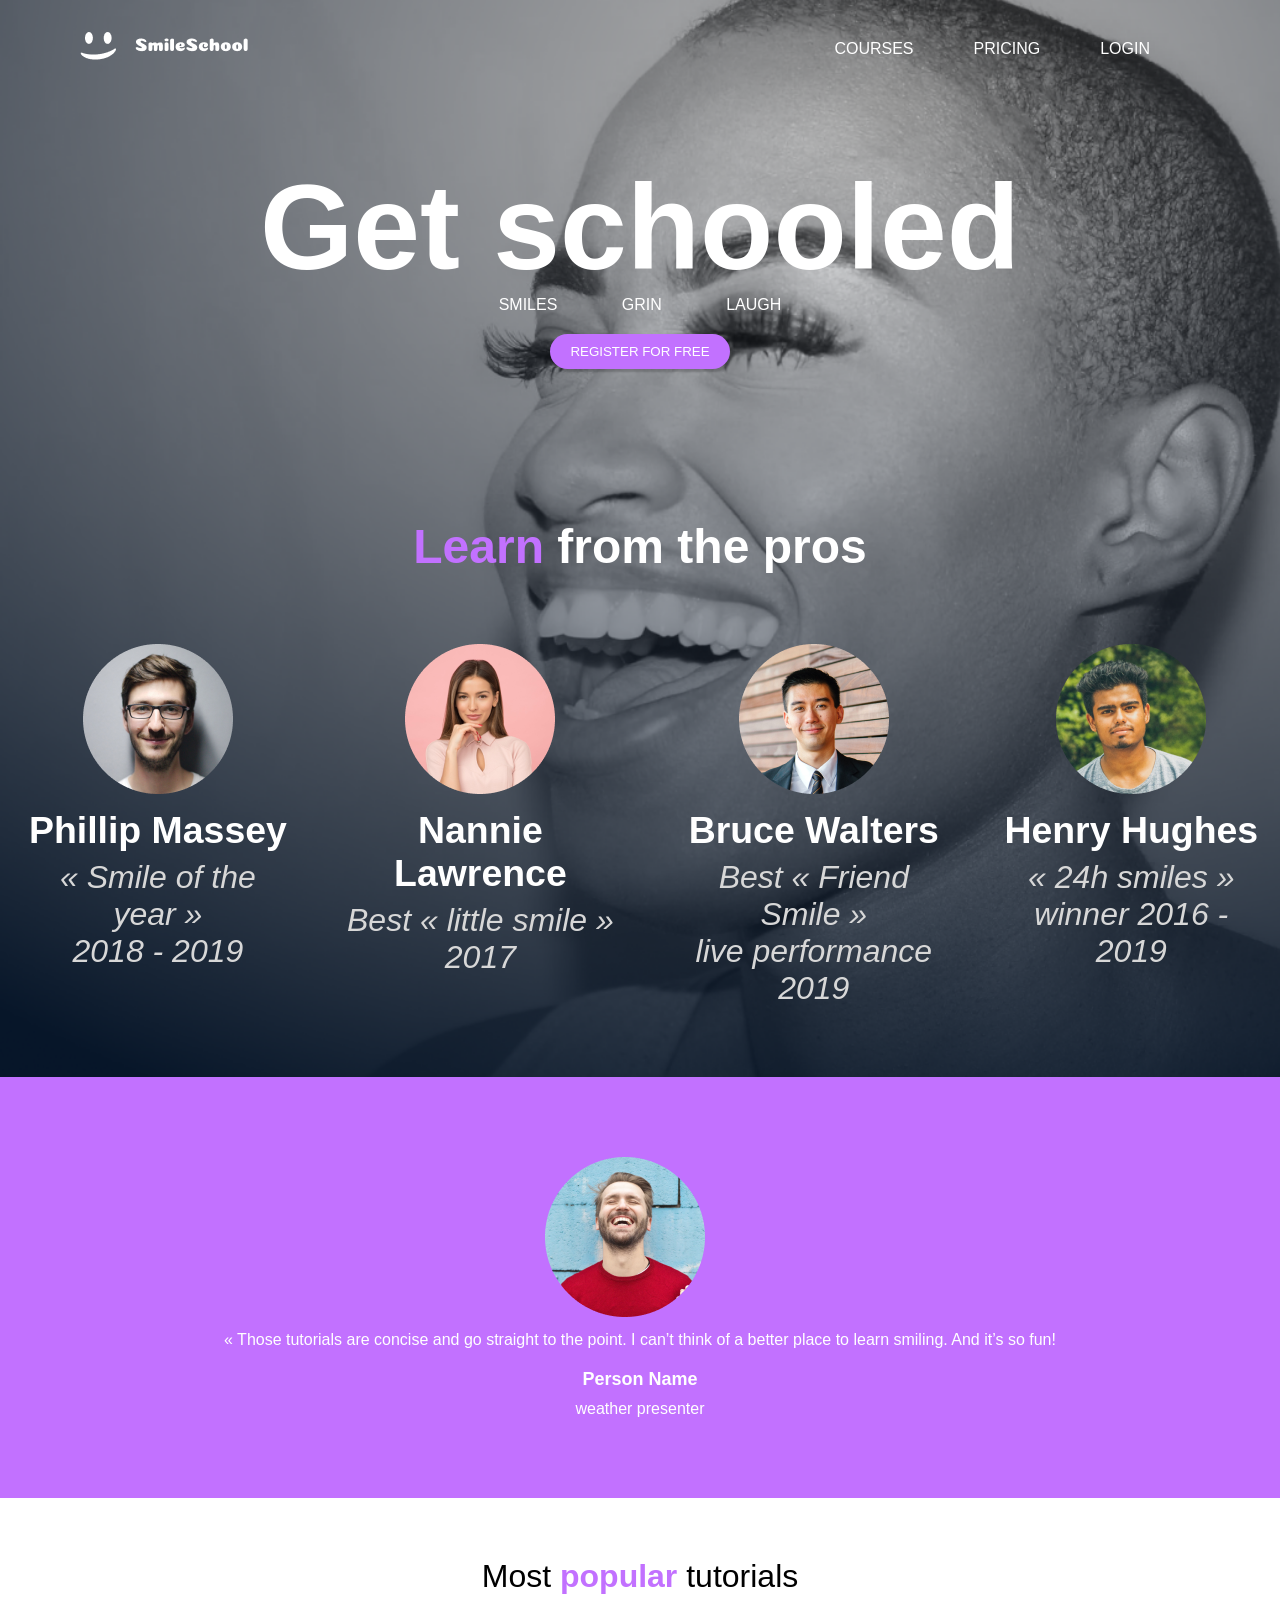
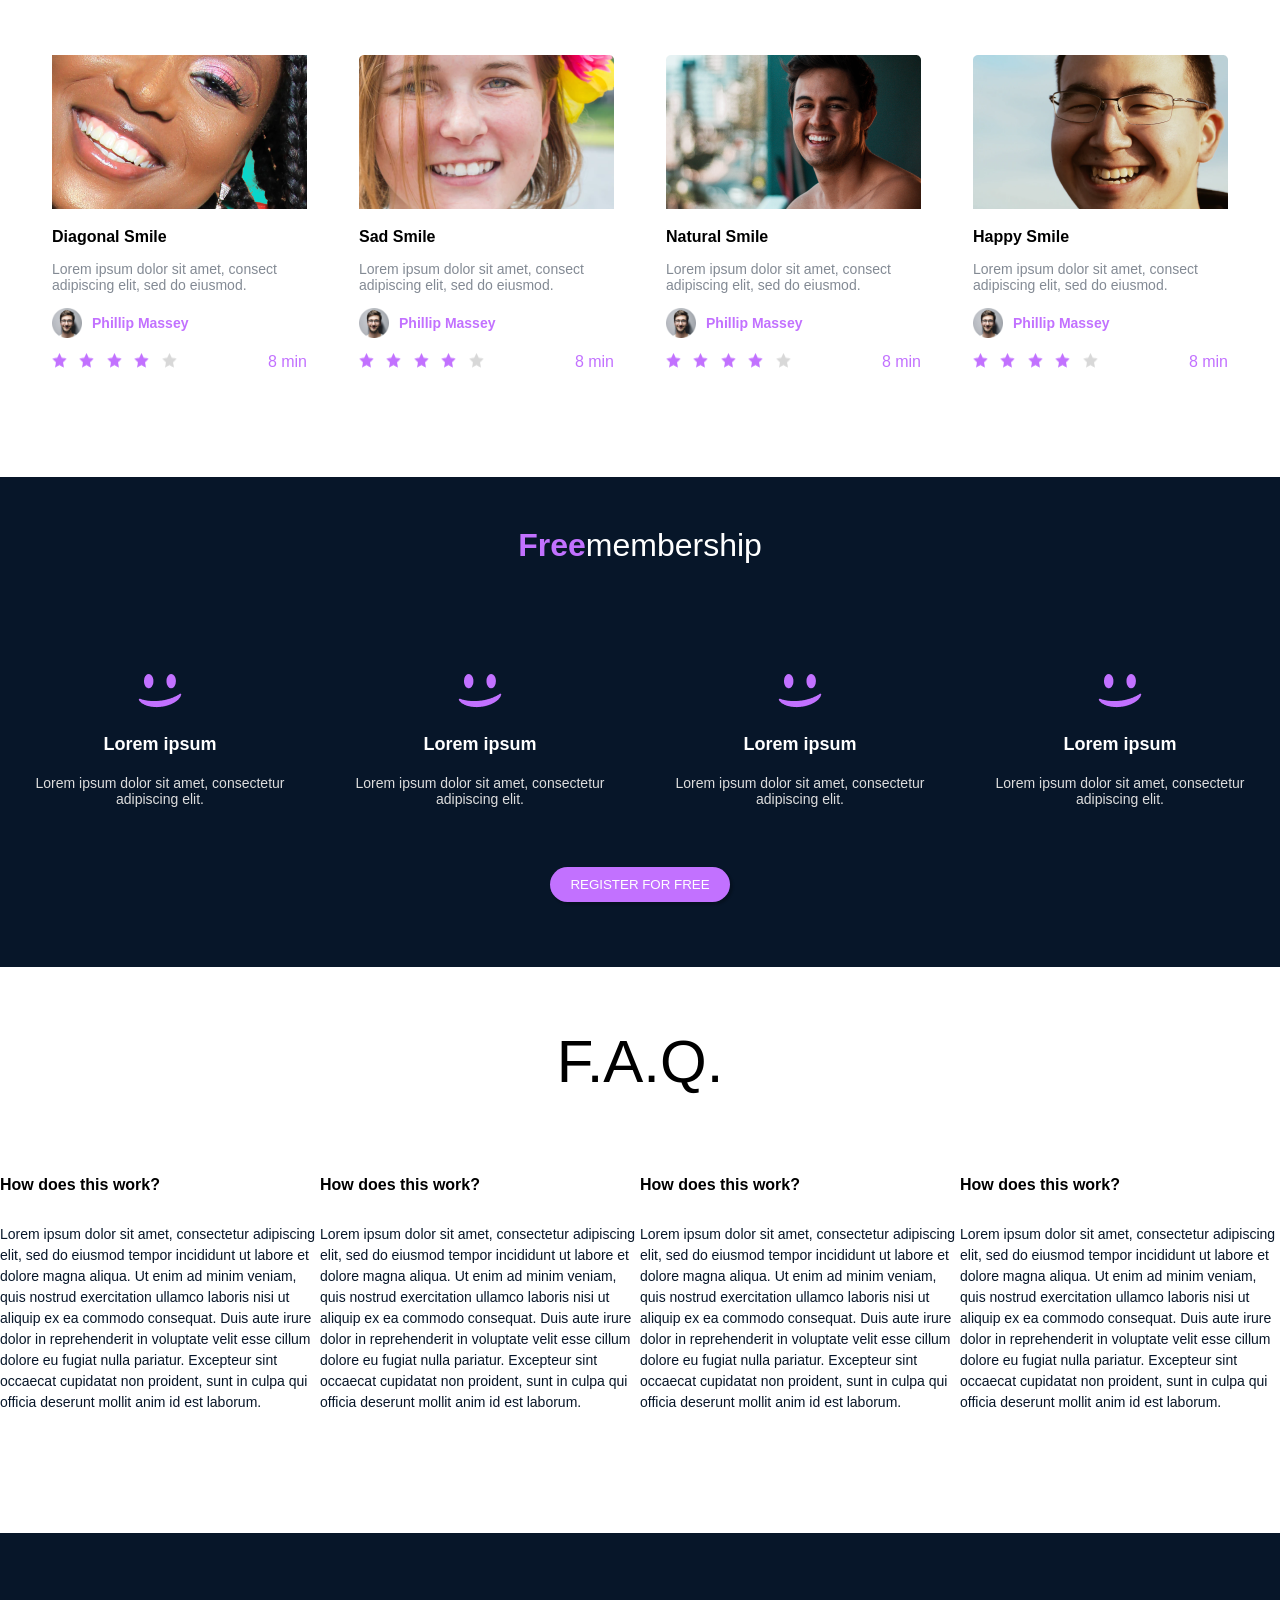
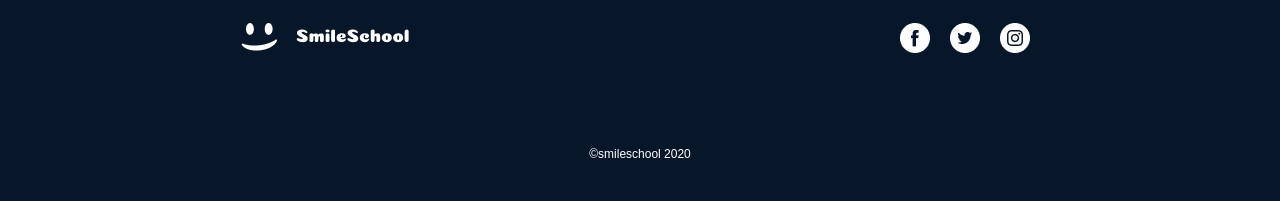
==== css_advanced/index.html @ 839b50ea "adding css style+ image for html created before and moved to this dir" ====
<!DOCTYPE html>
<html lang="en">
    <head>
        <meta charset="UTF-8" />
        <meta name="viewport" content="width=device-width, initial-scale=1.0" />
        <title>Document</title>
        <link rel="stylesheet" href="styles.css" />
    </head>
    <body>
        <header>
            <div>
                <a href="#"><img src="./images/logo.png" alt="" /></a>
                <div>
                    <a href="#">Courses</a>
                    <a href="#">Pricing</a>
                    <a href="#">Login</a>
                </div>
            </div>
        </header>

        <main>
            <section>
                <!-- Class "intro-section" for the first main section -->
                <div class="intro-section">
                    <h1>Get schooled</h1>
                    <p class="sub-title">Smiles Grin Laugh</p>
                    <button>Register for free</button>
                </div>
            
                <!-- Class "learning-section" for the second main section -->
                <div class="learning-section">
                    <h2><span>Learn</span> from the pros</h2>
                
            
                    <!-- Class "profile-container" for the container holding profiles -->
                    <div class="profile-container">
                        
                        <div class="profile">
                            <img src="./images/1.png" alt="Phillip Massey" />
                            <h3>Phillip Massey</h3>
                            <p>
                                « Smile of the year » <br />
                                2018 - 2019
                            </p>
                        </div>
            
                        <div class="profile">
                            <img src="./images/2.png" alt="Nannie Lawrence" />
                            <h3>Nannie Lawrence</h3>
                            <p>
                                Best « little smile » <br />
                                2017
                            </p>
                        </div>
            
                        <div class="profile">
                            <img src="./images/3.png" alt="Bruce Walters" />
                            <h3>Bruce Walters</h3>
                            <p>
                                Best « Friend Smile » <br />
                                live performance 2019
                            </p>
                        </div>
            
                        <div class="profile">
                            <img src="./images/4.png" alt="Henry Hughes" />
                            <h3>Henry Hughes</h3>
                            <p>
                                « 24h smiles » <br />
                                winner 2016 - 2019
                            </p>
                        </div>
                    </div>
                </div>
            </section>
            

            <section class="testimonial-section">
                <div class="testimonial-container">
                    <img src="./images/5.png" alt="Image" class="testimonial-image" />
                    <div class="testimonial-content">
                        <blockquote>
                            « Those tutorials are concise and go straight to the point. I can’t think of a better place to learn smiling. And it’s so fun!
                        </blockquote>
                        <p class="author">Person Name</p>
                        <p class="role">weather presenter</p>
                    </div>
                </div>
            </section>
            
            <section class="tutorial-section">
                <h1 class="section-title">Most <span class="highlight">popular</span> tutorials</h1>
            
                <div class="video-collection">
                    <!-- Video block -->
                    <div class="video-item">
                        <img src="./images/6.png" alt="Diagonal Smile" class="video-thumbnail" />
                        <h2 class="video-title">Diagonal Smile</h2>
                        <p class="video-description">
                            Lorem ipsum dolor sit amet, consect adipiscing elit, sed do eiusmod.
                        </p>
                        <!-- Block for Author -->
                        <div class="video-author">
                            <img src="./images/1.png" alt="Phillip Massey" class="author-image" />
                            <h3 class="author-name">Phillip Massey</h3>
                        </div>
                        <!-- Block for rating -->
                        <div class="video-rating">
                            <div class="stars">
                                <img src="./images/star.png" alt="Star" />
                                <img src="./images/star.png" alt="Star" />
                                <img src="./images/star.png" alt="Star" />
                                <img src="./images/star.png" alt="Star" />
                                <img src="./images/blank_star.png" alt="Star" />
                            </div>
                            <p class="duration">8 min</p>
                        </div>
                    </div>
            
                    
                    <!-- Video block -->
                    <div class="video-item">
                        <img src="./images/7.png" alt="Sad Smile" class="video-thumbnail" />
                        <h2 class="video-title">Sad Smile</h2>
                        <p class="video-description">
                            Lorem ipsum dolor sit amet, consect adipiscing elit, sed do eiusmod.
                        </p>
                        <!-- Block for Author -->
                        <div class="video-author">
                            <img src="./images/1.png" alt="Phillip Massey" class="author-image" />
                            <h3 class="author-name">Phillip Massey</h3>
                        </div>
                        <!-- Block for rating -->
                        <div class="video-rating">
                            <div class="stars">
                                <img src="./images/star.png" alt="Star" />
                                <img src="./images/star.png" alt="Star" />
                                <img src="./images/star.png" alt="Star" />
                                <img src="./images/star.png" alt="Star" />
                                <img src="./images/blank_star.png" alt="Star" />
                            </div>
                            <p class="duration">8 min</p>
                        </div>
                    </div>
            
                    <!--  video blocks -->
                    <div class="video-item">
                        <img src="./images/8.png" alt="Natural Smile" class="video-thumbnail" />
                        <h2 class="video-title">Natural Smile</h2>
                        <p class="video-description">
                            Lorem ipsum dolor sit amet, consect adipiscing elit, sed do eiusmod.
                        </p>
                        <div class="video-author">
                            <img src="./images/1.png" alt="Phillip Massey" class="author-image" />
                            <h3 class="author-name">Phillip Massey</h3>
                        </div>
                        <div class="video-rating">
                            <div class="stars">
                                <img src="./images/star.png" alt="Star" />
                                <img src="./images/star.png" alt="Star" />
                                <img src="./images/star.png" alt="Star" />
                                <img src="./images/star.png" alt="Star" />
                                <img src="./images/blank_star.png" alt="Star" />
                            </div>
                            <p class="duration">8 min</p>
                        </div>
                    </div>
            
                    <div class="video-item">
                        <img src="./images/9.png" alt="Happy Smile" class="video-thumbnail" />
                        <h2 class="video-title">Happy Smile</h2>
                        <p class="video-description">
                            Lorem ipsum dolor sit amet, consect adipiscing elit, sed do eiusmod.
                        </p>
                        <div class="video-author">
                            <img src="./images/1.png" alt="Phillip Massey" class="author-image" />
                            <h3 class="author-name">Phillip Massey</h3>
                        </div>
                        <div class="video-rating">
                            <div class="stars">
                                <img src="./images/star.png" alt="Star" />
                                <img src="./images/star.png" alt="Star" />
                                <img src="./images/star.png" alt="Star" />
                    <img src="./images/star.png" alt="Star" />
                    <img src="./images/blank_star.png" alt="Star" />
                </div>
                <p class="duration">8 min</p>
            </div>
        </div>
    </div>
</section>
            

            <!-- Membership section -->
<section class="membership-section">
    <h1 class="section-title"> <span class="highlight">Free</span>membership </h1>

    <div class="membership-container">
        <!-- Membership block -->
        <div class="membership-item">
            <img src="./images/smile.png" alt="Smile" class="membership-image" />
            <h2 class="membership-title">Lorem ipsum</h2>
            <p class="membership-description">
                Lorem ipsum dolor sit amet, consectetur adipiscing elit.
            </p>
        </div>

        <!--  membership blocks -->
        <div class="membership-item">
            <img src="./images/smile.png" alt="Smile" class="membership-image" />
            <h2 class="membership-title">Lorem ipsum</h2>
            <p class="membership-description">
                Lorem ipsum dolor sit amet, consectetur adipiscing elit.
            </p>
        </div>

        <div class="membership-item">
            <img src="./images/smile.png" alt="Smile" class="membership-image" />
            <h2 class="membership-title">Lorem ipsum</h2>
            <p class="membership-description">
                Lorem ipsum dolor sit amet, consectetur adipiscing elit.
            </p>
        </div>

        <div class="membership-item">
            <img src="./images/smile.png" alt="Smile" class="membership-image" />
            <h2 class="membership-title">Lorem ipsum</h2>
            <p class="membership-description">
                Lorem ipsum dolor sit amet, consectetur adipiscing elit.
            </p>
        </div>
    </div>

    <button class="register-button">REGISTER FOR FREE</button>
</section>

            <!-- FAQ Section -->
<section class="faq-section">
    <h1 class="faq-title">F.A.Q.</h1>

    <div class="faq-content">
        <!-- Row block -->
        <div class="faq-row">
            <!-- item block -->
            <div class="faq-item">
                <h2>How does this work?</h2>
                <p>
                    Lorem ipsum dolor sit amet, consectetur adipiscing elit, sed do eiusmod tempor
                    incididunt ut labore et dolore magna aliqua. Ut enim ad minim veniam, quis nostrud exercitation
                    ullamco laboris nisi ut aliquip ex ea commodo consequat. Duis aute irure dolor in
                    reprehenderit in voluptate velit esse cillum dolore eu fugiat nulla pariatur. Excepteur sint
                    occaecat cupidatat non proident, sunt in culpa qui officia deserunt mollit anim id est laborum.
                </p>
            </div>

            <!-- item block -->
            <div class="faq-item">
                <h2>How does this work?</h2>
                <p>
                    Lorem ipsum dolor sit amet, consectetur adipiscing elit, sed do eiusmod tempor
                    incididunt ut labore et dolore magna aliqua. Ut enim ad minim veniam, quis nostrud exercitation
                    ullamco laboris nisi ut aliquip ex ea commodo consequat. Duis aute irure dolor in
                    reprehenderit in voluptate velit esse cillum dolore eu fugiat nulla pariatur. Excepteur sint
                    occaecat cupidatat non proident, sunt in culpa qui officia deserunt mollit anim id est laborum.
                </p>
            </div>
        </div>

        <!-- Row block -->
        <div class="faq-row">
            <!-- item block -->
            <div class="faq-item">
                <h2>How does this work?</h2>
                <p>
                    Lorem ipsum dolor sit amet, consectetur adipiscing elit, sed do eiusmod tempor
                    incididunt ut labore et dolore magna aliqua. Ut enim ad minim veniam, quis nostrud exercitation
                    ullamco laboris nisi ut aliquip ex ea commodo consequat. Duis aute irure dolor in
                    reprehenderit in voluptate velit esse cillum dolore eu fugiat nulla pariatur. Excepteur sint
                    occaecat cupidatat non proident, sunt in culpa qui officia deserunt mollit anim id est laborum.
                </p>
            </div>

            <!-- item block -->
            <div class="faq-item">
                <h2>How does this work?</h2>
                <p>
                    Lorem ipsum dolor sit amet, consectetur adipiscing elit, sed do eiusmod tempor
                    incididunt ut labore et dolore magna aliqua. Ut enim ad minim veniam, quis nostrud exercitation
                    ullamco laboris nisi ut aliquip ex ea commodo consequat. Duis aute irure dolor in
                    reprehenderit in voluptate velit esse cillum dolore eu fugiat nulla pariatur. Excepteur sint
                    occaecat cupidatat non proident, sunt in culpa qui officia deserunt mollit anim id est laborum.
                </p>
            </div>
        </div>
    </div>
</section>

        </main>
        <footer class="site-footer">
            <div class="footer-content">
                <!-- Row block for logo and social media icons -->
                <div class="footer-row">
                    <!-- Logo block -->
                    <div class="footer-logo">
                        <img src="./images/logo.png" alt="Logo" />
                    </div>
        
                    <!-- Social media block -->
                    <div class="social-media-links">
                        <a href="#"><img src="./images/Facebook_White.png" alt="Facebook Logo" /></a>
                        <a href="#"><img src="./images/Twitter_White.png" alt="Twitter Logo" /></a>
                        <a href="#"><img src="./images/Instagram_White.png" alt="Instagram Logo" /></a>
                    </div>
                </div>
                <p class="copyright">©smileschool 2020</p>
            </div>
        </footer>
---- css_advanced/styles.css ----
/* DEPART sans marge*/
*{
    padding: 0;
    margin: 0;
    text-decoration: none;
    font-family: "Open Sans", sans-serif;
}

/* Global */
body {
    background-image: url("./images/background.png");
    background-repeat: no-repeat;
    background-position: start top;
    background-size: cover;
    max-height: 150vh;
}  

/* Header */
header {
    text-transform: uppercase;
}

header div {
    color: white;
    display: flex;
    justify-content: space-between;
    align-items: center;
    padding: 20px 50px;
}

header div a {
    color: white;
    margin: 0 30px;
}

/* General Styles for the Section */
section {
    text-align: center;
}

/* Styles for the Intro Section */
.intro-section {
    margin: 60px 0;
   
}

.intro-section h1 {
    font-size: 120px;
    color: white;
}

.sub-title {
    text-transform: uppercase;
    color: white;
    word-spacing: 60px;
}

button {
    background-color: #c271ff;
    color: white;
    padding: 10px 20px;
    margin: 20px;
    border: 0;
    border-radius: 20px;
    text-transform: uppercase;
    box-shadow: 2px 2px 2px 1px rgba(0, 0, 0, 0.2);
}

/* Styles for the Learning Section */
/* Specific Styles for the 'Learning Section' */
.learning-section {
    padding-top: 70px;
    font-size: 32px;
    color: #fff;
}

/* Target the 'span' h2' */
.learning-section span {
    color: #c271ff;  
}


/* Flex container for profiles */
.profile-container {
    display: flex;
    justify-content: space-around;
    margin: 50px 0;
}

/* Style for individual profile blocks */
.profile {
    margin: 20px;
    display: block;
}

.profile h3 {
    font-weight: bold;
    color: white;
    margin: 0.45rem 0;
}

.profile p {
    color: rgb(215, 215, 215);
    font-style: italic;
}



/* Second section */
/* Styles for the Testimonial Section */
.testimonial-section {
    background-color: #c271ff;
    display: flex;
    justify-content: space-evenly;
    align-items: center;
    padding: 80px 0;
}

.testimonial-container {
    color: white;
}

.testimonial-image {
    width: 160px;
    /* float: left; */
    margin-right: 30px;
}

.testimonial-content blockquote {
    margin-top: 10px;
}

.author {
    font-weight: bold;
    font-size: large;
    margin: 20px 0 10px 0;
}


/* Styles for the Tutorial Section */
.tutorial-section {
    text-align: center;
    padding-bottom: 30px;
}

.section-title {
    font-size: 32px;
    font-weight: 300;
    margin: 60px 0;
}

.section-title .highlight {
    font-weight: bold;
    color: #c271ff;
}

.video-collection {
    display: flex;
    justify-content: space-evenly;
    text-align: left;
}

.video-item {
    max-width: 255px;
}

.video-title {
    font-size: 16px;
    margin: 15px 0;
}

.video-description {
    color: #07162980;  /* Semi-transparent black */
    font-size: 14px;
    margin-bottom: 15px;
}

.video-author {
    display: flex;
    align-items: center;
}

.video-author .author-image {
    width: 30px;
}

.video-author .author-name {
    font-size: 14px;
    margin-left: 10px;
    color: #c271ff;
}

.video-rating {
    display: flex;
    margin: 15px 0;
    justify-content: space-between;
}

.video-rating .stars img {
    width: 15px;
    height: 15px;
    margin-right: 8px;
}

.video-rating .duration {
    color: #c271ff;
}


/* Styles for the Membership Section */
.membership-section {
    text-align: center;
    background-color: #071629;
    color: white;
    padding-bottom: 15px;
}

.membership-section .section-title {
    padding: 50px 0;
    font-weight: 300;
}

.membership-section .section-title .highlight {
    font-weight: bold;
    color: #c271ff;
}

.membership-section .membership-container {
    display: flex;
    justify-content: space-around;
}

.membership-section .membership-item {
    display: block;
    max-width: 257px;
}

.membership-section .membership-item .membership-image {
    text-align: center;
    margin: 0 auto; /* Centers the image in the membership item */
}

.membership-section .membership-item .membership-title {
    margin: 20px 0;
    font-size: 18px;
}

.membership-section .membership-item .membership-description {
    font-size: 14px;
    font-weight: 300;
    color: rgb(221, 221, 221);
}

.membership-section .register-button {
    margin: 60px auto 50px; /* Centers top and bottom margin */
    display: block; /*  button is a block-level element  */

}

/* Styles for the FAQ Section sec 5*/
.faq-section {
    margin: 0 0 60px 0;
    text-align: center;
}

.faq-title {
    font-size: 60px;
    font-weight: 300;
    margin: 60px 0;
}

.faq-content {
    display: flex;
    justify-content: space-around;
}

.faq-row {
    display: flex;
    justify-content: space-around;
}

.faq-item {
    text-align: left;
    max-width: 350px;
    margin-bottom: 60px;
}

.faq-item h2 {
    margin: 20px 0 30px 0;
    font-size: 16px;
    font-weight: 700;
}

.faq-item p {
    font-size: 14px;
    font-weight: 400;
    color: #071629;
    line-height: 1.5;
}


/* Footer */
/* Styles for the site footer */
.site-footer {
    background-color: #071629;  
    color: white;               
    text-align: center;        
}

/* Styles for the footer content that includes logo and social media links */
.footer-row {
    display: flex;
    justify-content: space-around; 
    padding: 90px 0;               
    text-align: center;            
}

/* Specific styles for the social media links section */
.social-media-links {
    display: flex;  /* Display links in a row */
}

/* Styling individual social media links */
.social-media-links a {
    margin: 0 10px;  /* Space between links */
}

/* Styles for the copyright text at the bottom */
.footer-content p {
    text-align: center;           
    color: white;                 
    font-size: 12px;              
    font-weight: 400;             
    padding-bottom: 40px;         
}
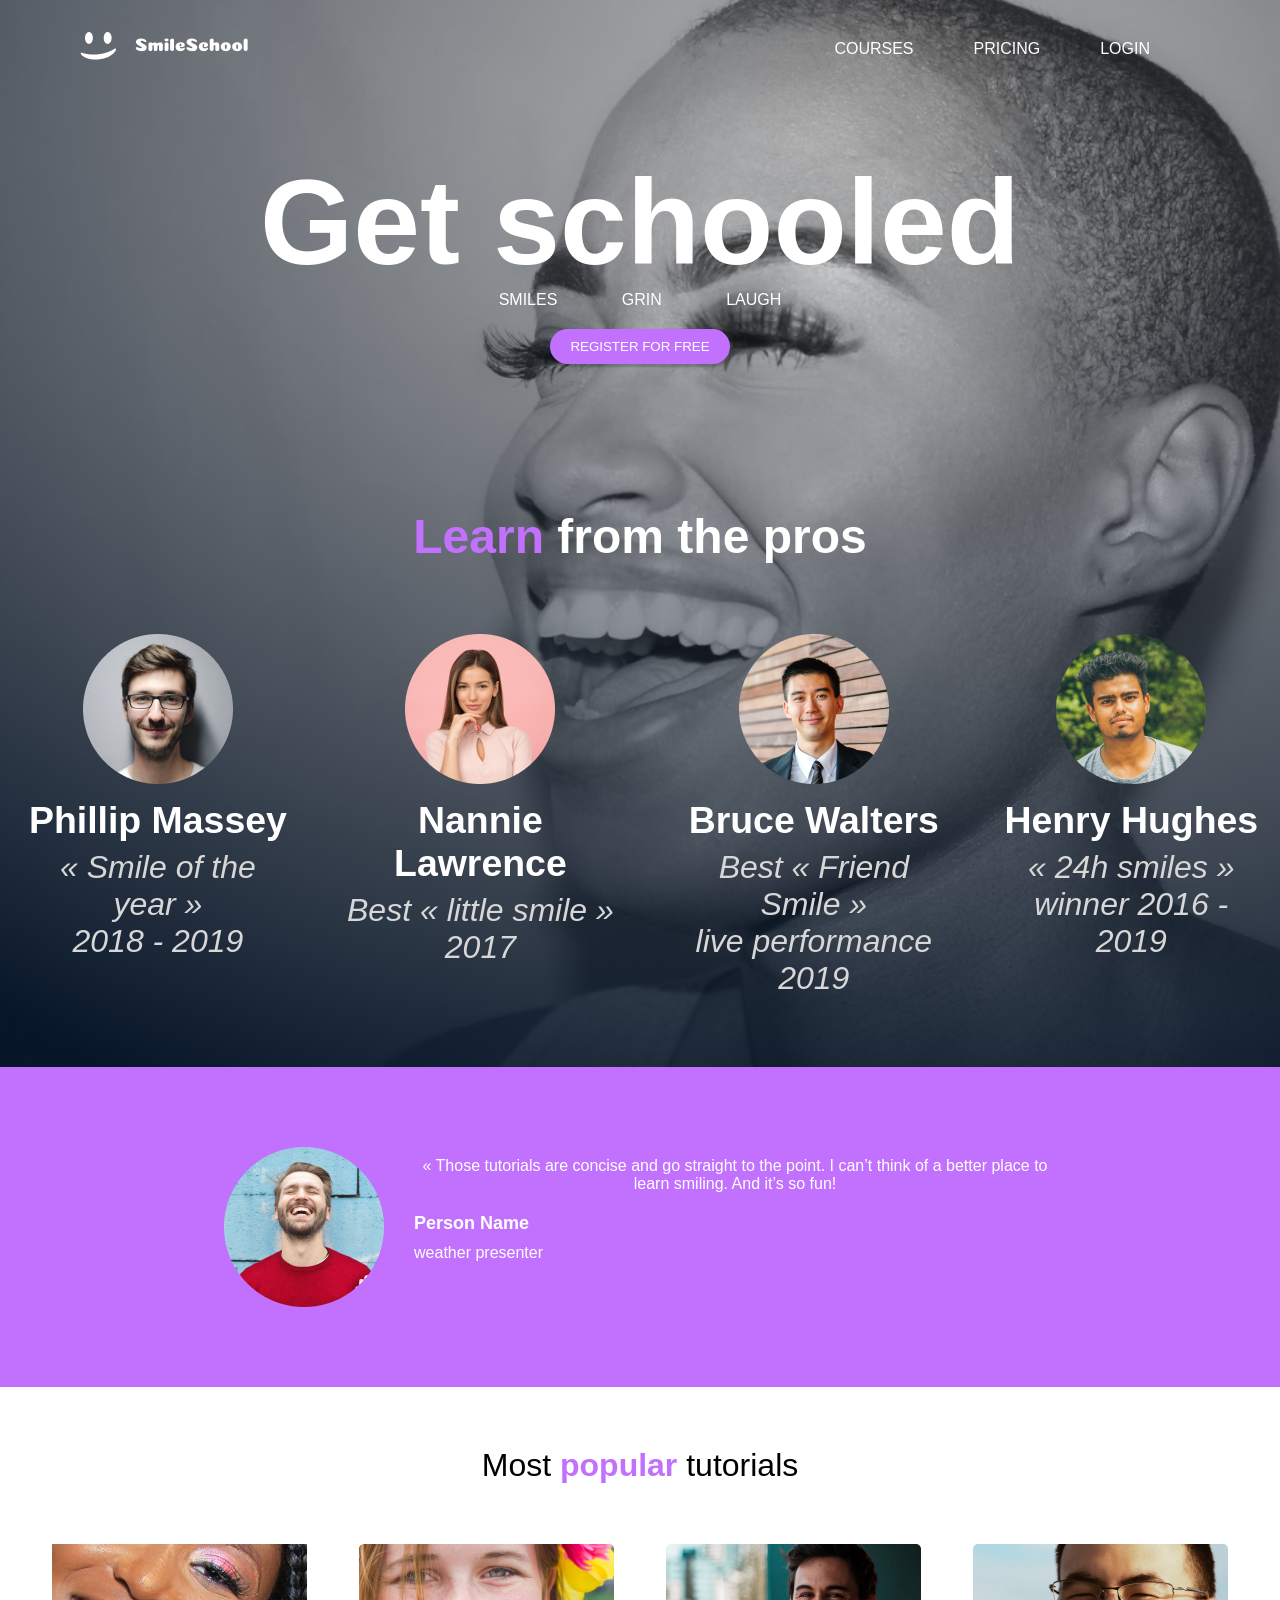
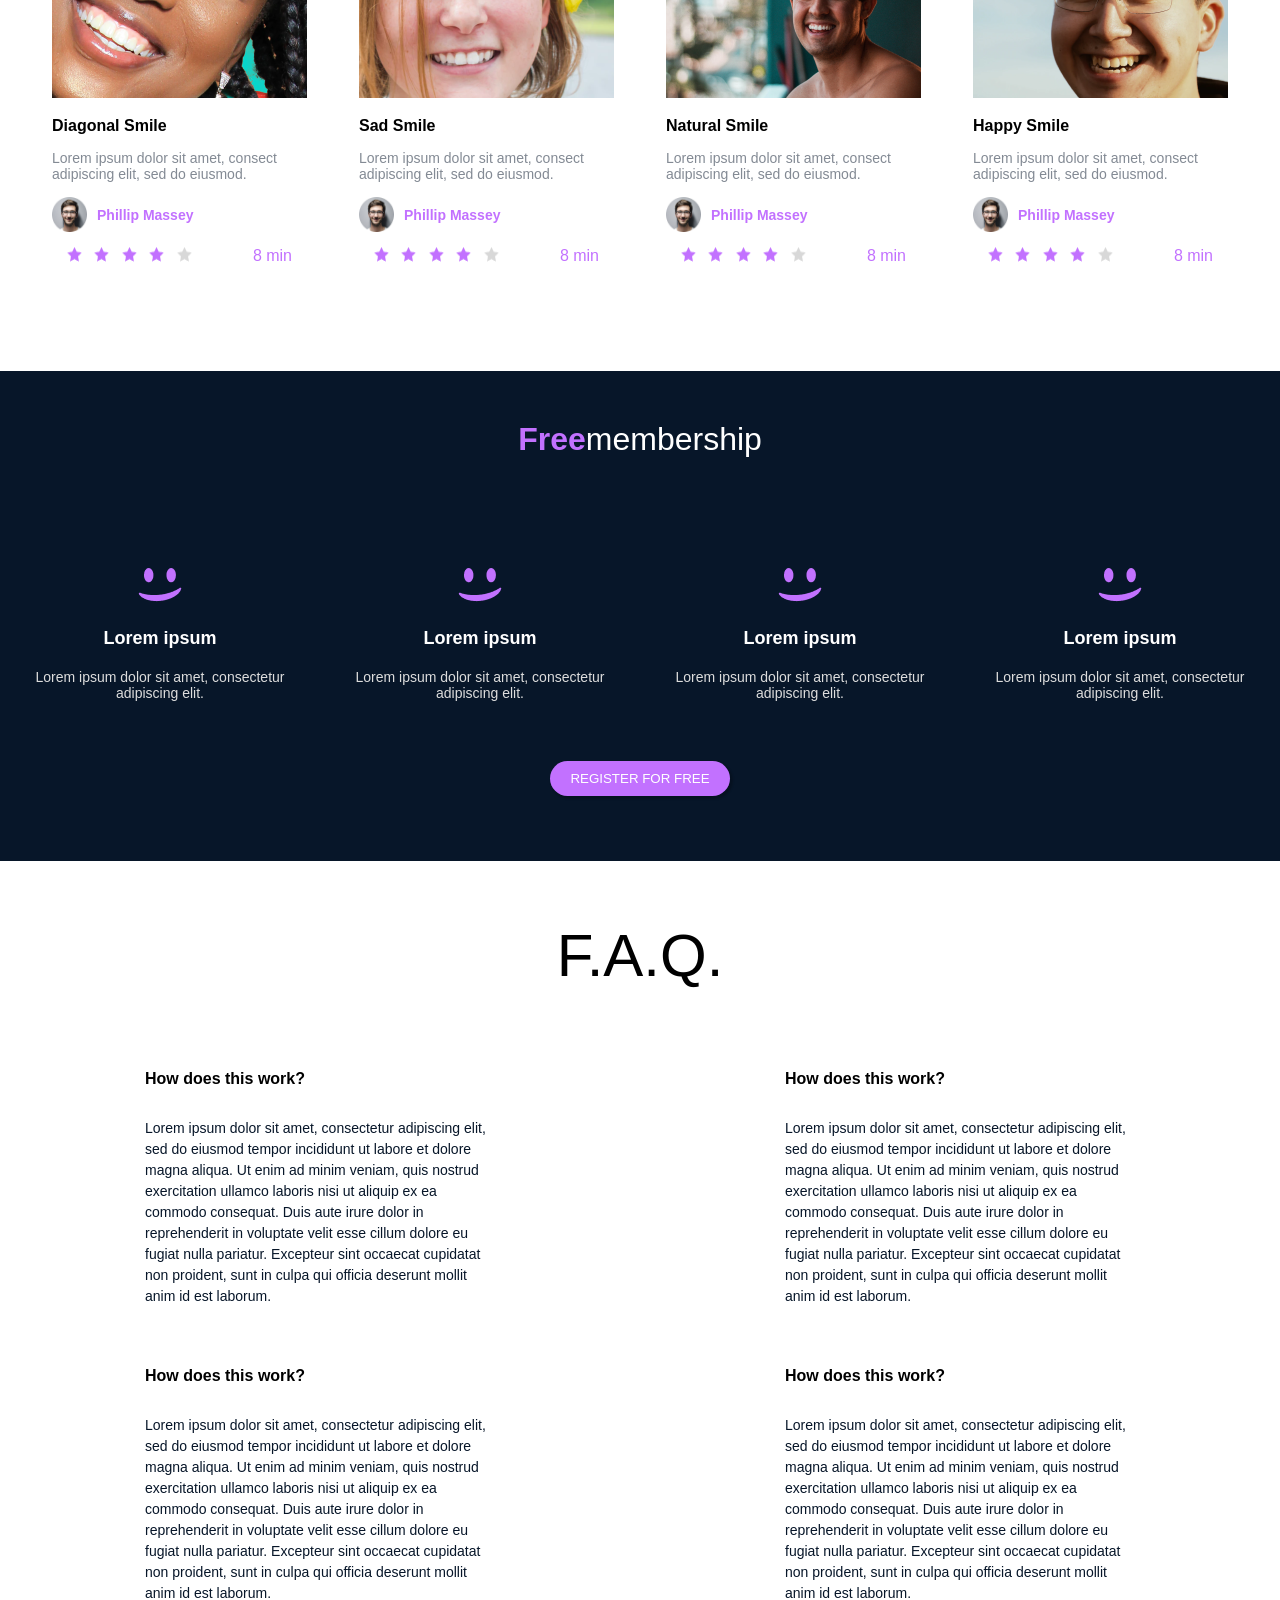
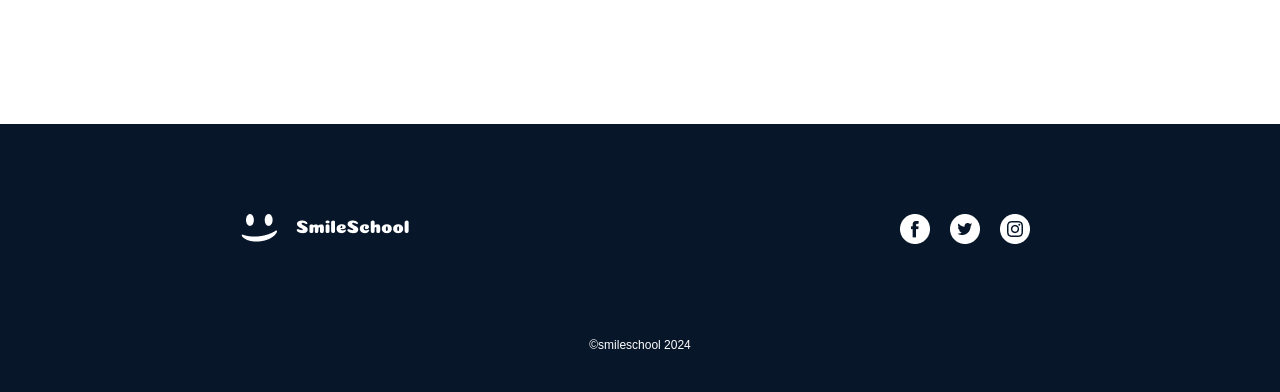
==== commit 81229946: "update all file including image" ====
--- a/css_advanced/index.html
+++ b/css_advanced/index.html
@@ -1,320 +1,320 @@
-<!DOCTYPE html>
-<html lang="en">
-    <head>
-        <meta charset="UTF-8" />
-        <meta name="viewport" content="width=device-width, initial-scale=1.0" />
-        <title>Document</title>
-        <link rel="stylesheet" href="styles.css" />
-    </head>
-    <body>
-        <header>
-            <div>
-                <a href="#"><img src="./images/logo.png" alt="" /></a>
-                <div>
-                    <a href="#">Courses</a>
-                    <a href="#">Pricing</a>
-                    <a href="#">Login</a>
-                </div>
-            </div>
-        </header>
-
-        <main>
-            <section>
-                <!-- Class "intro-section" for the first main section -->
-                <div class="intro-section">
-                    <h1>Get schooled</h1>
-                    <p class="sub-title">Smiles Grin Laugh</p>
-                    <button>Register for free</button>
-                </div>
-            
-                <!-- Class "learning-section" for the second main section -->
-                <div class="learning-section">
-                    <h2><span>Learn</span> from the pros</h2>
-                
-            
-                    <!-- Class "profile-container" for the container holding profiles -->
-                    <div class="profile-container">
-                        
-                        <div class="profile">
-                            <img src="./images/1.png" alt="Phillip Massey" />
-                            <h3>Phillip Massey</h3>
-                            <p>
-                                « Smile of the year » <br />
-                                2018 - 2019
-                            </p>
-                        </div>
-            
-                        <div class="profile">
-                            <img src="./images/2.png" alt="Nannie Lawrence" />
-                            <h3>Nannie Lawrence</h3>
-                            <p>
-                                Best « little smile » <br />
-                                2017
-                            </p>
-                        </div>
-            
-                        <div class="profile">
-                            <img src="./images/3.png" alt="Bruce Walters" />
-                            <h3>Bruce Walters</h3>
-                            <p>
-                                Best « Friend Smile » <br />
-                                live performance 2019
-                            </p>
-                        </div>
-            
-                        <div class="profile">
-                            <img src="./images/4.png" alt="Henry Hughes" />
-                            <h3>Henry Hughes</h3>
-                            <p>
-                                « 24h smiles » <br />
-                                winner 2016 - 2019
-                            </p>
-                        </div>
-                    </div>
-                </div>
-            </section>
-            
-
-            <section class="testimonial-section">
-                <div class="testimonial-container">
-                    <img src="./images/5.png" alt="Image" class="testimonial-image" />
-                    <div class="testimonial-content">
-                        <blockquote>
-                            « Those tutorials are concise and go straight to the point. I can’t think of a better place to learn smiling. And it’s so fun!
-                        </blockquote>
-                        <p class="author">Person Name</p>
-                        <p class="role">weather presenter</p>
-                    </div>
-                </div>
-            </section>
-            
-            <section class="tutorial-section">
-                <h1 class="section-title">Most <span class="highlight">popular</span> tutorials</h1>
-            
-                <div class="video-collection">
-                    <!-- Video block -->
-                    <div class="video-item">
-                        <img src="./images/6.png" alt="Diagonal Smile" class="video-thumbnail" />
-                        <h2 class="video-title">Diagonal Smile</h2>
-                        <p class="video-description">
-                            Lorem ipsum dolor sit amet, consect adipiscing elit, sed do eiusmod.
-                        </p>
-                        <!-- Block for Author -->
-                        <div class="video-author">
-                            <img src="./images/1.png" alt="Phillip Massey" class="author-image" />
-                            <h3 class="author-name">Phillip Massey</h3>
-                        </div>
-                        <!-- Block for rating -->
-                        <div class="video-rating">
-                            <div class="stars">
-                                <img src="./images/star.png" alt="Star" />
-                                <img src="./images/star.png" alt="Star" />
-                                <img src="./images/star.png" alt="Star" />
-                                <img src="./images/star.png" alt="Star" />
-                                <img src="./images/blank_star.png" alt="Star" />
-                            </div>
-                            <p class="duration">8 min</p>
-                        </div>
-                    </div>
-            
-                    
-                    <!-- Video block -->
-                    <div class="video-item">
-                        <img src="./images/7.png" alt="Sad Smile" class="video-thumbnail" />
-                        <h2 class="video-title">Sad Smile</h2>
-                        <p class="video-description">
-                            Lorem ipsum dolor sit amet, consect adipiscing elit, sed do eiusmod.
-                        </p>
-                        <!-- Block for Author -->
-                        <div class="video-author">
-                            <img src="./images/1.png" alt="Phillip Massey" class="author-image" />
-                            <h3 class="author-name">Phillip Massey</h3>
-                        </div>
-                        <!-- Block for rating -->
-                        <div class="video-rating">
-                            <div class="stars">
-                                <img src="./images/star.png" alt="Star" />
-                                <img src="./images/star.png" alt="Star" />
-                                <img src="./images/star.png" alt="Star" />
-                                <img src="./images/star.png" alt="Star" />
-                                <img src="./images/blank_star.png" alt="Star" />
-                            </div>
-                            <p class="duration">8 min</p>
-                        </div>
-                    </div>
-            
-                    <!--  video blocks -->
-                    <div class="video-item">
-                        <img src="./images/8.png" alt="Natural Smile" class="video-thumbnail" />
-                        <h2 class="video-title">Natural Smile</h2>
-                        <p class="video-description">
-                            Lorem ipsum dolor sit amet, consect adipiscing elit, sed do eiusmod.
-                        </p>
-                        <div class="video-author">
-                            <img src="./images/1.png" alt="Phillip Massey" class="author-image" />
-                            <h3 class="author-name">Phillip Massey</h3>
-                        </div>
-                        <div class="video-rating">
-                            <div class="stars">
-                                <img src="./images/star.png" alt="Star" />
-                                <img src="./images/star.png" alt="Star" />
-                                <img src="./images/star.png" alt="Star" />
-                                <img src="./images/star.png" alt="Star" />
-                                <img src="./images/blank_star.png" alt="Star" />
-                            </div>
-                            <p class="duration">8 min</p>
-                        </div>
-                    </div>
-            
-                    <div class="video-item">
-                        <img src="./images/9.png" alt="Happy Smile" class="video-thumbnail" />
-                        <h2 class="video-title">Happy Smile</h2>
-                        <p class="video-description">
-                            Lorem ipsum dolor sit amet, consect adipiscing elit, sed do eiusmod.
-                        </p>
-                        <div class="video-author">
-                            <img src="./images/1.png" alt="Phillip Massey" class="author-image" />
-                            <h3 class="author-name">Phillip Massey</h3>
-                        </div>
-                        <div class="video-rating">
-                            <div class="stars">
-                                <img src="./images/star.png" alt="Star" />
-                                <img src="./images/star.png" alt="Star" />
-                                <img src="./images/star.png" alt="Star" />
-                    <img src="./images/star.png" alt="Star" />
-                    <img src="./images/blank_star.png" alt="Star" />
-                </div>
-                <p class="duration">8 min</p>
-            </div>
-        </div>
-    </div>
-</section>
-            
-
-            <!-- Membership section -->
-<section class="membership-section">
-    <h1 class="section-title"> <span class="highlight">Free</span>membership </h1>
-
-    <div class="membership-container">
-        <!-- Membership block -->
-        <div class="membership-item">
-            <img src="./images/smile.png" alt="Smile" class="membership-image" />
-            <h2 class="membership-title">Lorem ipsum</h2>
-            <p class="membership-description">
-                Lorem ipsum dolor sit amet, consectetur adipiscing elit.
-            </p>
-        </div>
-
-        <!--  membership blocks -->
-        <div class="membership-item">
-            <img src="./images/smile.png" alt="Smile" class="membership-image" />
-            <h2 class="membership-title">Lorem ipsum</h2>
-            <p class="membership-description">
-                Lorem ipsum dolor sit amet, consectetur adipiscing elit.
-            </p>
-        </div>
-
-        <div class="membership-item">
-            <img src="./images/smile.png" alt="Smile" class="membership-image" />
-            <h2 class="membership-title">Lorem ipsum</h2>
-            <p class="membership-description">
-                Lorem ipsum dolor sit amet, consectetur adipiscing elit.
-            </p>
-        </div>
-
-        <div class="membership-item">
-            <img src="./images/smile.png" alt="Smile" class="membership-image" />
-            <h2 class="membership-title">Lorem ipsum</h2>
-            <p class="membership-description">
-                Lorem ipsum dolor sit amet, consectetur adipiscing elit.
-            </p>
-        </div>
-    </div>
-
-    <button class="register-button">REGISTER FOR FREE</button>
-</section>
-
-            <!-- FAQ Section -->
-<section class="faq-section">
-    <h1 class="faq-title">F.A.Q.</h1>
-
-    <div class="faq-content">
-        <!-- Row block -->
-        <div class="faq-row">
-            <!-- item block -->
-            <div class="faq-item">
-                <h2>How does this work?</h2>
-                <p>
-                    Lorem ipsum dolor sit amet, consectetur adipiscing elit, sed do eiusmod tempor
-                    incididunt ut labore et dolore magna aliqua. Ut enim ad minim veniam, quis nostrud exercitation
-                    ullamco laboris nisi ut aliquip ex ea commodo consequat. Duis aute irure dolor in
-                    reprehenderit in voluptate velit esse cillum dolore eu fugiat nulla pariatur. Excepteur sint
-                    occaecat cupidatat non proident, sunt in culpa qui officia deserunt mollit anim id est laborum.
-                </p>
-            </div>
-
-            <!-- item block -->
-            <div class="faq-item">
-                <h2>How does this work?</h2>
-                <p>
-                    Lorem ipsum dolor sit amet, consectetur adipiscing elit, sed do eiusmod tempor
-                    incididunt ut labore et dolore magna aliqua. Ut enim ad minim veniam, quis nostrud exercitation
-                    ullamco laboris nisi ut aliquip ex ea commodo consequat. Duis aute irure dolor in
-                    reprehenderit in voluptate velit esse cillum dolore eu fugiat nulla pariatur. Excepteur sint
-                    occaecat cupidatat non proident, sunt in culpa qui officia deserunt mollit anim id est laborum.
-                </p>
-            </div>
-        </div>
-
-        <!-- Row block -->
-        <div class="faq-row">
-            <!-- item block -->
-            <div class="faq-item">
-                <h2>How does this work?</h2>
-                <p>
-                    Lorem ipsum dolor sit amet, consectetur adipiscing elit, sed do eiusmod tempor
-                    incididunt ut labore et dolore magna aliqua. Ut enim ad minim veniam, quis nostrud exercitation
-                    ullamco laboris nisi ut aliquip ex ea commodo consequat. Duis aute irure dolor in
-                    reprehenderit in voluptate velit esse cillum dolore eu fugiat nulla pariatur. Excepteur sint
-                    occaecat cupidatat non proident, sunt in culpa qui officia deserunt mollit anim id est laborum.
-                </p>
-            </div>
-
-            <!-- item block -->
-            <div class="faq-item">
-                <h2>How does this work?</h2>
-                <p>
-                    Lorem ipsum dolor sit amet, consectetur adipiscing elit, sed do eiusmod tempor
-                    incididunt ut labore et dolore magna aliqua. Ut enim ad minim veniam, quis nostrud exercitation
-                    ullamco laboris nisi ut aliquip ex ea commodo consequat. Duis aute irure dolor in
-                    reprehenderit in voluptate velit esse cillum dolore eu fugiat nulla pariatur. Excepteur sint
-                    occaecat cupidatat non proident, sunt in culpa qui officia deserunt mollit anim id est laborum.
-                </p>
-            </div>
-        </div>
-    </div>
-</section>
-
-        </main>
-        <footer class="site-footer">
-            <div class="footer-content">
-                <!-- Row block for logo and social media icons -->
-                <div class="footer-row">
-                    <!-- Logo block -->
-                    <div class="footer-logo">
-                        <img src="./images/logo.png" alt="Logo" />
-                    </div>
-        
-                    <!-- Social media block -->
-                    <div class="social-media-links">
-                        <a href="#"><img src="./images/Facebook_White.png" alt="Facebook Logo" /></a>
-                        <a href="#"><img src="./images/Twitter_White.png" alt="Twitter Logo" /></a>
-                        <a href="#"><img src="./images/Instagram_White.png" alt="Instagram Logo" /></a>
-                    </div>
-                </div>
-                <p class="copyright">©smileschool 2020</p>
-            </div>
-        </footer>
-        
-
+<!DOCTYPE html>
+<html lang="en">
+    <head>
+        <meta charset="UTF-8" />
+        <meta name="viewport" content="width=device-width, initial-scale=1.0" />
+        <title>Document</title>
+        <link rel="stylesheet" href="styles.css" />
+    </head>
+    <body>
+        <header>
+            <div>
+                <a href="#"><img src="./images/logo.png" alt="" /></a>
+                <div>
+                    <a href="#">Courses</a>
+                    <a href="#">Pricing</a>
+                    <a href="#">Login</a>
+                </div>
+            </div>
+        </header>
+
+        <main>
+            <section>
+                <!-- Class "intro-section" for the first main section -->
+                <div class="intro-section">
+                    <h1>Get schooled</h1>
+                    <p class="sub-title">Smiles Grin Laugh</p>
+                    <button>Register for free</button>
+                </div>
+            
+                <!-- Class "learning-section" for the second main section -->
+                <div class="learning-section">
+                    <h2><span>Learn</span> from the pros</h2>
+                
+            
+                    <!-- Class "profile-container" for the container holding profiles -->
+                    <div class="profile-container">
+                        
+                        <div class="profile">
+                            <img src="./images/1.png" alt="Phillip Massey" />
+                            <h3>Phillip Massey</h3>
+                            <p>
+                                « Smile of the year » <br />
+                                2018 - 2019
+                            </p>
+                        </div>
+            
+                        <div class="profile">
+                            <img src="./images/2.png" alt="Nannie Lawrence" />
+                            <h3>Nannie Lawrence</h3>
+                            <p>
+                                Best « little smile » <br />
+                                2017
+                            </p>
+                        </div>
+            
+                        <div class="profile">
+                            <img src="./images/3.png" alt="Bruce Walters" />
+                            <h3>Bruce Walters</h3>
+                            <p>
+                                Best « Friend Smile » <br />
+                                live performance 2019
+                            </p>
+                        </div>
+            
+                        <div class="profile">
+                            <img src="./images/4.png" alt="Henry Hughes" />
+                            <h3>Henry Hughes</h3>
+                            <p>
+                                « 24h smiles » <br />
+                                winner 2016 - 2019
+                            </p>
+                        </div>
+                    </div>
+                </div>
+            </section>
+            
+
+            <section class="testimonial-section">
+                <div class="testimonial-container">
+                    <img src="./images/5.png" alt="Image" class="testimonial-image" />
+                    <div class="testimonial-content">
+                        <blockquote>
+                            « Those tutorials are concise and go straight to the point. I can’t think of a better place to learn smiling. And it’s so fun!
+                        </blockquote>
+                        <p class="author">Person Name</p>
+                        <p class="role">weather presenter</p>
+                    </div>
+                </div>
+            </section>
+            
+            <section class="tutorial-section">
+                <h1 class="section-title">Most <span class="highlight">popular</span> tutorials</h1>
+            
+                <div class="video-collection">
+                    <!-- Video block -->
+                    <div class="video-item">
+                        <img src="./images/6.png" alt="Diagonal Smile" class="video-thumbnail" />
+                        <h2 class="video-title">Diagonal Smile</h2>
+                        <p class="video-description">
+                            Lorem ipsum dolor sit amet, consect adipiscing elit, sed do eiusmod.
+                        </p>
+                        <!-- Block for Author -->
+                        <div class="video-author">
+                            <img src="./images/1.png" alt="Phillip Massey" class="author-image" />
+                            <h3 class="author-name">Phillip Massey</h3>
+                        </div>
+                        <!-- Block for rating -->
+                        <div class="video-rating">
+                            <div class="stars">
+                                <img src="./images/star.png" alt="Star" />
+                                <img src="./images/star.png" alt="Star" />
+                                <img src="./images/star.png" alt="Star" />
+                                <img src="./images/star.png" alt="Star" />
+                                <img src="./images/blank_star.png" alt="Star" />
+                            </div>
+                            <p class="duration">8 min</p>
+                        </div>
+                    </div>
+            
+                    
+                    <!-- Video block -->
+                    <div class="video-item">
+                        <img src="./images/7.png" alt="Sad Smile" class="video-thumbnail" />
+                        <h2 class="video-title">Sad Smile</h2>
+                        <p class="video-description">
+                            Lorem ipsum dolor sit amet, consect adipiscing elit, sed do eiusmod.
+                        </p>
+                        <!-- Block for Author -->
+                        <div class="video-author">
+                            <img src="./images/1.png" alt="Phillip Massey" class="author-image" />
+                            <h3 class="author-name">Phillip Massey</h3>
+                        </div>
+                        <!-- Block for rating -->
+                        <div class="video-rating">
+                            <div class="stars">
+                                <img src="./images/star.png" alt="Star" />
+                                <img src="./images/star.png" alt="Star" />
+                                <img src="./images/star.png" alt="Star" />
+                                <img src="./images/star.png" alt="Star" />
+                                <img src="./images/blank_star.png" alt="Star" />
+                            </div>
+                            <p class="duration">8 min</p>
+                        </div>
+                    </div>
+            
+                    <!--  video blocks -->
+                    <div class="video-item">
+                        <img src="./images/8.png" alt="Natural Smile" class="video-thumbnail" />
+                        <h2 class="video-title">Natural Smile</h2>
+                        <p class="video-description">
+                            Lorem ipsum dolor sit amet, consect adipiscing elit, sed do eiusmod.
+                        </p>
+                        <div class="video-author">
+                            <img src="./images/1.png" alt="Phillip Massey" class="author-image" />
+                            <h3 class="author-name">Phillip Massey</h3>
+                        </div>
+                        <div class="video-rating">
+                            <div class="stars">
+                                <img src="./images/star.png" alt="Star" />
+                                <img src="./images/star.png" alt="Star" />
+                                <img src="./images/star.png" alt="Star" />
+                                <img src="./images/star.png" alt="Star" />
+                                <img src="./images/blank_star.png" alt="Star" />
+                            </div>
+                            <p class="duration">8 min</p>
+                        </div>
+                    </div>
+            
+                    <div class="video-item">
+                        <img src="./images/9.png" alt="Happy Smile" class="video-thumbnail" />
+                        <h2 class="video-title">Happy Smile</h2>
+                        <p class="video-description">
+                            Lorem ipsum dolor sit amet, consect adipiscing elit, sed do eiusmod.
+                        </p>
+                        <div class="video-author">
+                            <img src="./images/1.png" alt="Phillip Massey" class="author-image" />
+                            <h3 class="author-name">Phillip Massey</h3>
+                        </div>
+                        <div class="video-rating">
+                            <div class="stars">
+                                <img src="./images/star.png" alt="Star" />
+                                <img src="./images/star.png" alt="Star" />
+                                <img src="./images/star.png" alt="Star" />
+                    <img src="./images/star.png" alt="Star" />
+                    <img src="./images/blank_star.png" alt="Star" />
+                </div>
+                <p class="duration">8 min</p>
+            </div>
+        </div>
+    </div>
+</section>
+            
+
+            <!-- Membership section -->
+<section class="membership-section">
+    <h1 class="section-title"> <span class="highlight">Free</span>membership </h1>
+
+    <div class="membership-container">
+        <!-- Membership block -->
+        <div class="membership-item">
+            <img src="./images/smile.png" alt="Smile" class="membership-image" />
+            <h2 class="membership-title">Lorem ipsum</h2>
+            <p class="membership-description">
+                Lorem ipsum dolor sit amet, consectetur adipiscing elit.
+            </p>
+        </div>
+
+        <!--  membership blocks -->
+        <div class="membership-item">
+            <img src="./images/smile.png" alt="Smile" class="membership-image" />
+            <h2 class="membership-title">Lorem ipsum</h2>
+            <p class="membership-description">
+                Lorem ipsum dolor sit amet, consectetur adipiscing elit.
+            </p>
+        </div>
+
+        <div class="membership-item">
+            <img src="./images/smile.png" alt="Smile" class="membership-image" />
+            <h2 class="membership-title">Lorem ipsum</h2>
+            <p class="membership-description">
+                Lorem ipsum dolor sit amet, consectetur adipiscing elit.
+            </p>
+        </div>
+
+        <div class="membership-item">
+            <img src="./images/smile.png" alt="Smile" class="membership-image" />
+            <h2 class="membership-title">Lorem ipsum</h2>
+            <p class="membership-description">
+                Lorem ipsum dolor sit amet, consectetur adipiscing elit.
+            </p>
+        </div>
+    </div>
+
+    <button class="register-button">REGISTER FOR FREE</button>
+</section>
+
+            <!-- FAQ Section -->
+<section class="faq-section">
+    <h1 class="faq-title">F.A.Q.</h1>
+
+    <div class="faq-content">
+        <!-- Row block -->
+        <div class="faq-row">
+            <!-- item block -->
+            <div class="faq-item">
+                <h2>How does this work?</h2>
+                <p>
+                    Lorem ipsum dolor sit amet, consectetur adipiscing elit, sed do eiusmod tempor
+                    incididunt ut labore et dolore magna aliqua. Ut enim ad minim veniam, quis nostrud exercitation
+                    ullamco laboris nisi ut aliquip ex ea commodo consequat. Duis aute irure dolor in
+                    reprehenderit in voluptate velit esse cillum dolore eu fugiat nulla pariatur. Excepteur sint
+                    occaecat cupidatat non proident, sunt in culpa qui officia deserunt mollit anim id est laborum.
+                </p>
+            </div>
+
+            <!-- item block -->
+            <div class="faq-item">
+                <h2>How does this work?</h2>
+                <p>
+                    Lorem ipsum dolor sit amet, consectetur adipiscing elit, sed do eiusmod tempor
+                    incididunt ut labore et dolore magna aliqua. Ut enim ad minim veniam, quis nostrud exercitation
+                    ullamco laboris nisi ut aliquip ex ea commodo consequat. Duis aute irure dolor in
+                    reprehenderit in voluptate velit esse cillum dolore eu fugiat nulla pariatur. Excepteur sint
+                    occaecat cupidatat non proident, sunt in culpa qui officia deserunt mollit anim id est laborum.
+                </p>
+            </div>
+        </div>
+
+        <!-- Row block -->
+        <div class="faq-row">
+            <!-- item block -->
+            <div class="faq-item">
+                <h2>How does this work?</h2>
+                <p>
+                    Lorem ipsum dolor sit amet, consectetur adipiscing elit, sed do eiusmod tempor
+                    incididunt ut labore et dolore magna aliqua. Ut enim ad minim veniam, quis nostrud exercitation
+                    ullamco laboris nisi ut aliquip ex ea commodo consequat. Duis aute irure dolor in
+                    reprehenderit in voluptate velit esse cillum dolore eu fugiat nulla pariatur. Excepteur sint
+                    occaecat cupidatat non proident, sunt in culpa qui officia deserunt mollit anim id est laborum.
+                </p>
+            </div>
+
+            <!-- item block -->
+            <div class="faq-item">
+                <h2>How does this work?</h2>
+                <p>
+                    Lorem ipsum dolor sit amet, consectetur adipiscing elit, sed do eiusmod tempor
+                    incididunt ut labore et dolore magna aliqua. Ut enim ad minim veniam, quis nostrud exercitation
+                    ullamco laboris nisi ut aliquip ex ea commodo consequat. Duis aute irure dolor in
+                    reprehenderit in voluptate velit esse cillum dolore eu fugiat nulla pariatur. Excepteur sint
+                    occaecat cupidatat non proident, sunt in culpa qui officia deserunt mollit anim id est laborum.
+                </p>
+            </div>
+        </div>
+    </div>
+</section>
+
+        </main>
+        <footer class="site-footer">
+            <div class="footer-content">
+                <!-- Row block for logo and social media icons -->
+                <div class="footer-row">
+                    <!-- Logo block -->
+                    <div class="footer-logo">
+                        <img src="./images/logo.png" alt="Logo" />
+                    </div>
+        
+                    <!-- Social media block -->
+                    <div class="social-media-links">
+                        <a href="#"><img src="./images/Facebook_White.png" alt="Facebook Logo" /></a>
+                        <a href="#"><img src="./images/Twitter_White.png" alt="Twitter Logo" /></a>
+                        <a href="#"><img src="./images/Instagram_White.png" alt="Instagram Logo" /></a>
+                    </div>
+                </div>
+                <p class="copyright">©smileschool 2024</p>
+            </div>
+        </footer>
+        
+
         
--- a/css_advanced/styles.css
+++ b/css_advanced/styles.css
@@ -1,336 +1,334 @@
-/* DEPART sans marge*/
-*{
-    padding: 0;
-    margin: 0;
-    text-decoration: none;
-    font-family: "Open Sans", sans-serif;
-}
-
-/* Global */
-body {
-    background-image: url("./images/background.png");
-    background-repeat: no-repeat;
-    background-position: start top;
-    background-size: cover;
-    max-height: 150vh;
-}  
-
-/* Header */
-header {
-    text-transform: uppercase;
-}
-
-header div {
-    color: white;
-    display: flex;
-    justify-content: space-between;
-    align-items: center;
-    padding: 20px 50px;
-}
-
-header div a {
-    color: white;
-    margin: 0 30px;
-}
-
-/* General Styles for the Section */
-section {
-    text-align: center;
-}
-
-/* Styles for the Intro Section */
-.intro-section {
-    margin: 60px 0;
-   
-}
-
-.intro-section h1 {
-    font-size: 120px;
-    color: white;
-}
-
-.sub-title {
-    text-transform: uppercase;
-    color: white;
-    word-spacing: 60px;
-}
-
-button {
-    background-color: #c271ff;
-    color: white;
-    padding: 10px 20px;
-    margin: 20px;
-    border: 0;
-    border-radius: 20px;
-    text-transform: uppercase;
-    box-shadow: 2px 2px 2px 1px rgba(0, 0, 0, 0.2);
-}
-
-/* Styles for the Learning Section */
-/* Specific Styles for the 'Learning Section' */
-.learning-section {
-    padding-top: 70px;
-    font-size: 32px;
-    color: #fff;
-}
-
-/* Target the 'span' h2' */
-.learning-section span {
-    color: #c271ff;  
-}
-
-
-/* Flex container for profiles */
-.profile-container {
-    display: flex;
-    justify-content: space-around;
-    margin: 50px 0;
-}
-
-/* Style for individual profile blocks */
-.profile {
-    margin: 20px;
-    display: block;
-}
-
-.profile h3 {
-    font-weight: bold;
-    color: white;
-    margin: 0.45rem 0;
-}
-
-.profile p {
-    color: rgb(215, 215, 215);
-    font-style: italic;
-}
-
-
-
-/* Second section */
-/* Styles for the Testimonial Section */
-.testimonial-section {
-    background-color: #c271ff;
-    display: flex;
-    justify-content: space-evenly;
-    align-items: center;
-    padding: 80px 0;
-}
-
-.testimonial-container {
-    color: white;
-}
-
-.testimonial-image {
-    width: 160px;
-    /* float: left; */
-    margin-right: 30px;
-}
-
-.testimonial-content blockquote {
-    margin-top: 10px;
-}
-
-.author {
-    font-weight: bold;
-    font-size: large;
-    margin: 20px 0 10px 0;
-}
-
-
-/* Styles for the Tutorial Section */
-.tutorial-section {
-    text-align: center;
-    padding-bottom: 30px;
-}
-
-.section-title {
-    font-size: 32px;
-    font-weight: 300;
-    margin: 60px 0;
-}
-
-.section-title .highlight {
-    font-weight: bold;
-    color: #c271ff;
-}
-
-.video-collection {
-    display: flex;
-    justify-content: space-evenly;
-    text-align: left;
-}
-
-.video-item {
-    max-width: 255px;
-}
-
-.video-title {
-    font-size: 16px;
-    margin: 15px 0;
-}
-
-.video-description {
-    color: #07162980;  /* Semi-transparent black */
-    font-size: 14px;
-    margin-bottom: 15px;
-}
-
-.video-author {
-    display: flex;
-    align-items: center;
-}
-
-.video-author .author-image {
-    width: 30px;
-}
-
-.video-author .author-name {
-    font-size: 14px;
-    margin-left: 10px;
-    color: #c271ff;
-}
-
-.video-rating {
-    display: flex;
-    margin: 15px 0;
-    justify-content: space-between;
-}
-
-.video-rating .stars img {
-    width: 15px;
-    height: 15px;
-    margin-right: 8px;
-}
-
-.video-rating .duration {
-    color: #c271ff;
-}
-
-
-/* Styles for the Membership Section */
-.membership-section {
-    text-align: center;
-    background-color: #071629;
-    color: white;
-    padding-bottom: 15px;
-}
-
-.membership-section .section-title {
-    padding: 50px 0;
-    font-weight: 300;
-}
-
-.membership-section .section-title .highlight {
-    font-weight: bold;
-    color: #c271ff;
-}
-
-.membership-section .membership-container {
-    display: flex;
-    justify-content: space-around;
-}
-
-.membership-section .membership-item {
-    display: block;
-    max-width: 257px;
-}
-
-.membership-section .membership-item .membership-image {
-    text-align: center;
-    margin: 0 auto; /* Centers the image in the membership item */
-}
-
-.membership-section .membership-item .membership-title {
-    margin: 20px 0;
-    font-size: 18px;
-}
-
-.membership-section .membership-item .membership-description {
-    font-size: 14px;
-    font-weight: 300;
-    color: rgb(221, 221, 221);
-}
-
-.membership-section .register-button {
-    margin: 60px auto 50px; /* Centers top and bottom margin */
-    display: block; /*  button is a block-level element  */
-
-}
-
-/* Styles for the FAQ Section sec 5*/
-.faq-section {
-    margin: 0 0 60px 0;
-    text-align: center;
-}
-
-.faq-title {
-    font-size: 60px;
-    font-weight: 300;
-    margin: 60px 0;
-}
-
-.faq-content {
-    display: flex;
-    justify-content: space-around;
-}
-
-.faq-row {
-    display: flex;
-    justify-content: space-around;
-}
-
-.faq-item {
-    text-align: left;
-    max-width: 350px;
-    margin-bottom: 60px;
-}
-
-.faq-item h2 {
-    margin: 20px 0 30px 0;
-    font-size: 16px;
-    font-weight: 700;
-}
-
-.faq-item p {
-    font-size: 14px;
-    font-weight: 400;
-    color: #071629;
-    line-height: 1.5;
-}
-
-
-/* Footer */
-/* Styles for the site footer */
-.site-footer {
-    background-color: #071629;  
-    color: white;               
-    text-align: center;        
-}
-
-/* Styles for the footer content that includes logo and social media links */
-.footer-row {
-    display: flex;
-    justify-content: space-around; 
-    padding: 90px 0;               
-    text-align: center;            
-}
-
-/* Specific styles for the social media links section */
-.social-media-links {
-    display: flex;  /* Display links in a row */
-}
-
-/* Styling individual social media links */
-.social-media-links a {
-    margin: 0 10px;  /* Space between links */
-}
-
-/* Styles for the copyright text at the bottom */
-.footer-content p {
-    text-align: center;           
-    color: white;                 
-    font-size: 12px;              
-    font-weight: 400;             
-    padding-bottom: 40px;         
-}
-
+/* DEPART sans marge*/
+*{
+    padding: 0;
+    margin: 0;
+    text-decoration: none;
+    font-family: "Open Sans", sans-serif;
+}
+
+/* Global */ /* 1st task css advance */
+body {
+    background-image: url("./images/background.png");
+    background-repeat: no-repeat;
+    background-position: start top;
+    background-size: cover;
+    max-height: 150vh;
+} 
+/* Header */
+header {
+    text-transform: uppercase;
+}
+header div {
+    color: white;
+    display: flex;
+    justify-content: space-between;
+    align-items: center;
+    padding: 20px 50px;
+}
+header div a {
+    color: white;
+    margin: 0 30px;
+}
+/* General Styles for the Section */
+section {
+    text-align: center;
+}
+/* Styles for the Intro Section */
+.intro-section {
+    margin: 55px 0;
+   
+}
+.intro-section h1 {
+    font-size: 120px;
+    color: white;
+}
+.sub-title {
+    text-transform: uppercase;
+    color: white;
+    word-spacing: 60px;
+}
+button {
+    background-color: #c271ff;
+    color: white;
+    padding: 10px 20px;
+    margin: 20px;
+    border: 0;
+    border-radius: 20px;
+    text-transform: uppercase;
+    box-shadow: 2px 2px 2px 1px rgba(0, 0, 0, 0.2);
+}
+/* Styles for the Learning Section */
+/* Specific Styles for the 'Learning Section' */
+.learning-section {
+    padding-top: 70px;
+    font-size: 32px;
+    color: #fff;
+}
+/* Target the 'span' h2' */
+.learning-section span {
+    color: #c271ff;  
+}
+/* Flex container for profiles */
+.profile-container {
+    display: flex;
+    justify-content: space-around;
+    margin: 50px 0;
+}
+
+/* Style for individual profile blocks */
+.profile {
+    margin: 20px;
+    display: block;
+}
+.profile h3 {
+    font-weight: bold;
+    color: white;
+    margin: 0.45rem 0;
+}
+.profile p {
+    color: rgb(215, 215, 215);
+    font-style: italic;
+}
+
+/* 2nd task css advance */
+
+/* Second section */
+/* Styles for the Testimonial Section */
+.testimonial-section {
+    background-color: #c271ff;
+    display: flex;
+    justify-content: space-evenly;
+    /* align-items: center; */
+    padding: 80px 0;
+}
+
+.testimonial-container {
+    color: white;
+}
+
+.testimonial-image {
+    width: 160px;
+    float: left;
+    margin-right: 30px;
+}
+
+.testimonial-content blockquote {
+    margin-top: 10px;
+    
+}
+
+
+.author {
+    font-weight: bold;
+    font-size: large;
+    margin: 20px 0px 10px 0; 
+    display: flex;     
+}
+
+.role {
+    display: flex;
+}
+
+/* question 4 styling for video list section*/
+
+/* Styles for the Tutorial Section */
+.tutorial-section {
+    text-align: center;
+    padding-bottom: 30px;
+}
+
+.section-title {
+    font-size: 32px;
+    font-weight: 300;
+    margin: 60px; */
+}
+
+.section-title .highlight {
+    font-weight: bold;
+    color: #c271ff;
+}
+
+.video-collection {
+    display: flex;
+    justify-content: space-evenly;
+    text-align: left;
+}
+
+.video-item {
+    max-width: 255px;
+}
+
+.video-title {
+    font-size: 16px;
+    margin: 15px 0;
+}
+
+.video-description {
+    color: #07162980;  /* Semi-transparent black */
+    font-size: 14px;
+   margin-bottom: 15px;
+}
+
+.video-author {
+    display: flex;
+    align-items: center;
+}
+
+.video-author .author-image {
+    width: 35px;
+}
+
+.video-author .author-name {
+    font-size: 14px;
+    margin-left: 10px;
+    color: #c271ff;
+}
+
+.video-rating {
+    display: flex;
+    margin: 15px;
+    justify-content: space-between;
+}
+
+.video-rating .stars img {
+    width: 15px;
+    height: 15px;
+    margin-right: 8px;
+}
+
+.video-rating .duration {
+    color: #c271ff;
+}
+
+/* question 5 membership section styling*/
+
+
+/* Styles for the Membership Section */
+.membership-section {
+    text-align: center;
+    background-color: #071629;
+    color: white;
+    padding-bottom: 15px;
+}
+
+.membership-section .section-title {
+    padding: 50px 0;
+    font-weight: 300;
+}
+
+.membership-section .section-title .highlight {
+    font-weight: bold;
+    color: #c271ff;
+}
+
+.membership-section .membership-container {
+    display: flex;
+    justify-content: space-around;
+}
+
+.membership-section .membership-item {
+    display: block;
+    max-width: 257px;
+}
+
+.membership-section .membership-item .membership-image {
+    text-align: center;
+    margin: 0 auto; /*Centers the image in the membership item */
+}
+
+.membership-section .membership-item .membership-title {
+    margin: 20px 0;
+    font-size: 18px;
+}
+
+.membership-section .membership-item .membership-description {
+    font-size: 14px;
+    font-weight: 300;
+    color: rgb(221, 221, 221);
+}
+
+.membership-section .register-button {
+    margin: 60px auto 50px; /* Centers top and bottom margin */
+    display: block; /*  button is a block-level element  */
+
+}
+
+/* 6 queston FAQ Section */ 
+
+/* Styles for the FAQ Section sec 5*/
+.faq-section {
+    margin: 0 0 60px 0;
+    text-align: center;
+}
+
+.faq-title {
+    font-size: 60px;
+    font-weight: 300;
+    margin: 60px 0;
+}
+
+.faq-content {
+    display: flex;
+    justify-content: space-around;
+}
+
+.faq-row {
+    display: float;
+    justify-content: space-around;
+}
+
+.faq-item {
+    text-align: left;
+    max-width: 350px;
+    margin-bottom: 60px;
+}
+
+.faq-item h2 {
+    margin: 20px 0 30px 0;
+    font-size: 16px;
+    font-weight: 700;
+}
+
+.faq-item p {
+    font-size: 14px;
+    font-weight: 400;
+    color: #071629;
+    line-height: 1.5;
+}
+
+/* 7 question footer styling */ 
+
+/* Footer */
+/* Styles for the site footer */
+.site-footer {
+    background-color: #071629;  
+    color: white;               
+    text-align: center;        
+}
+
+/* Styles for the footer content that includes logo and social media links */
+.footer-row {
+    display: flex;
+    justify-content: space-around; 
+    padding: 90px 0;               
+    text-align: center;            
+}
+
+/* Specific styles for the social media links section */
+.social-media-links {
+    display: flex;  /* Display links in a row */
+}
+
+/* Styling individual social media links */
+.social-media-links a {
+    margin: 0 10px;  /* Space between links */
+}
+
+/* Styles for the copyright text at the bottom */
+.footer-content p {
+    text-align: center;           
+    color: white;                 
+    font-size: 12px;              
+    font-weight: 400;             
+    padding-bottom: 40px;         
+}
